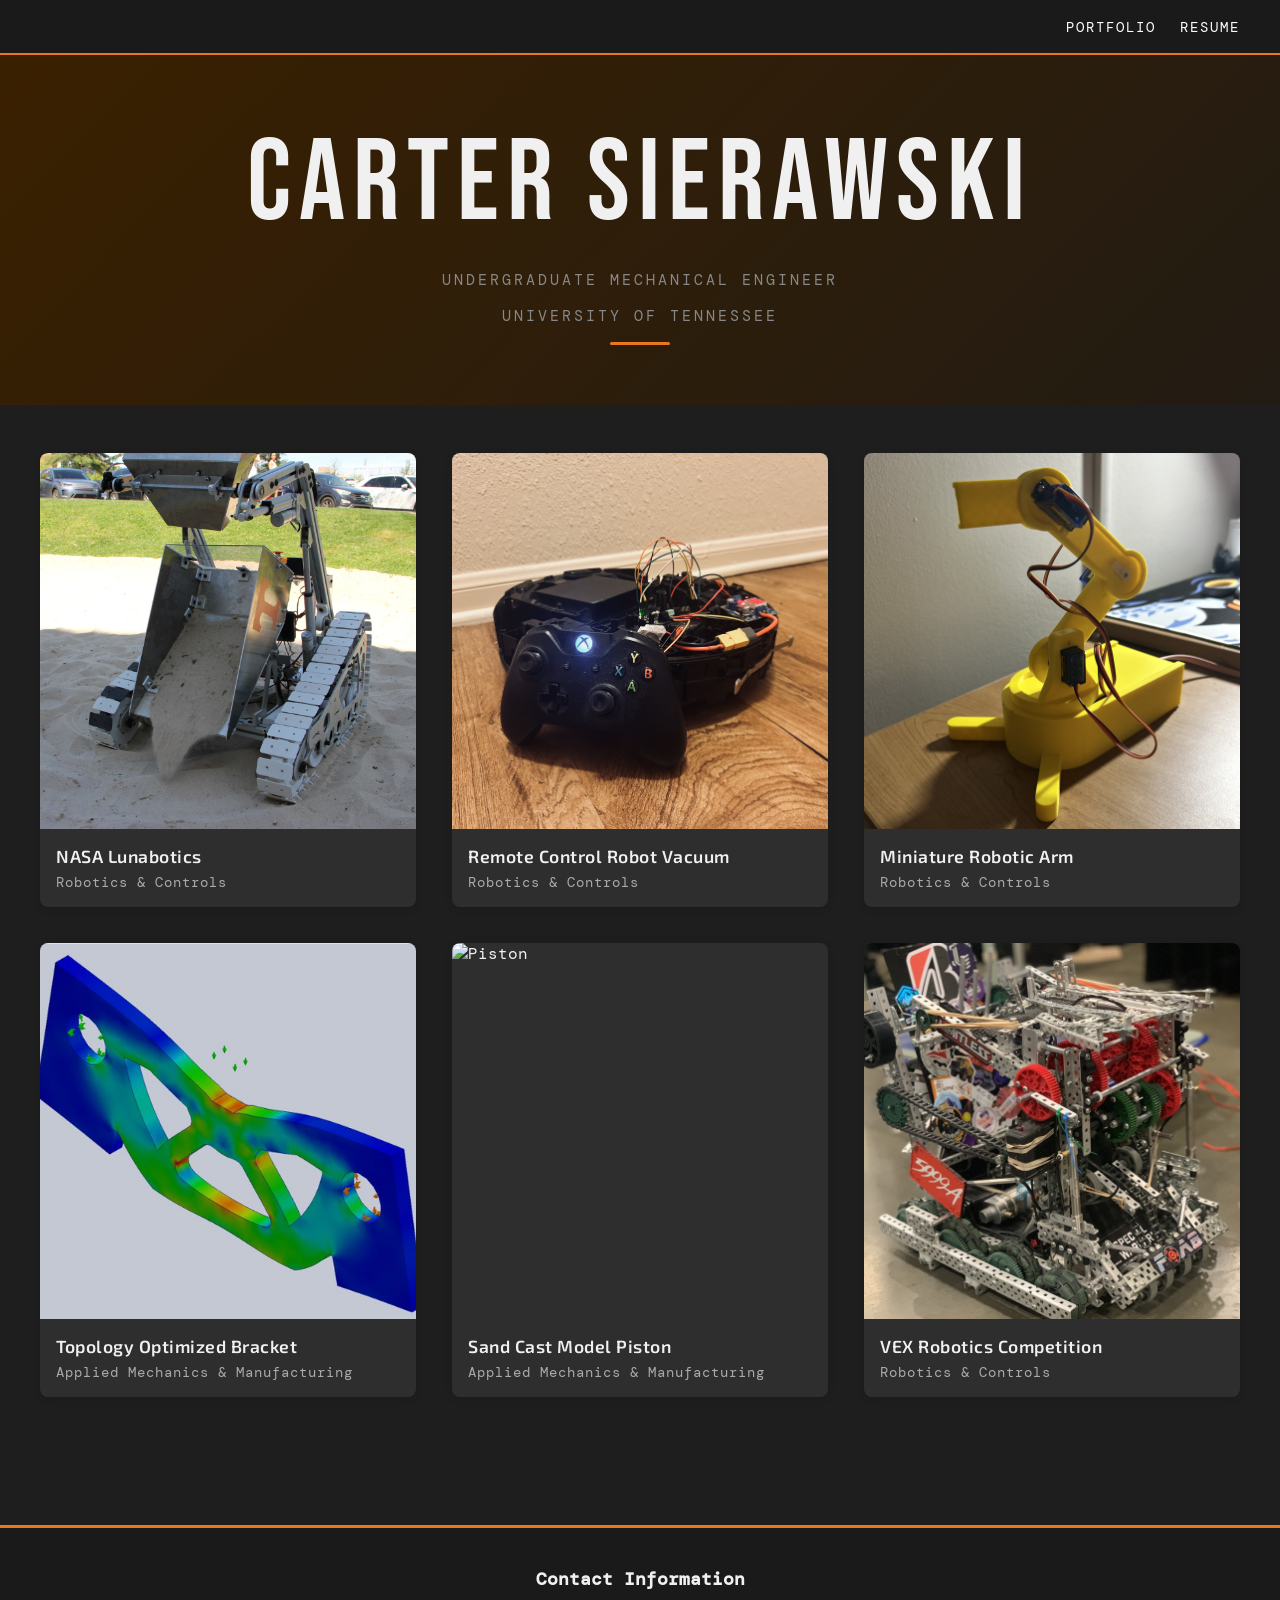
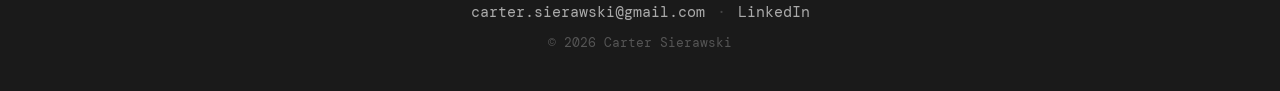
==== index.html @ aec4d96c "spacing and UTK" ====
<!DOCTYPE html>
<html lang="en">
<head>
    <meta charset="UTF-8">
    <meta name="viewport" content="width=device-width, initial-scale=1.0">
    <title>Carter Sierawski</title>
    <link rel="stylesheet" href="styles.css">
</head>

<body>
    <nav>
    <div class="nav-name"></div>
    <ul>
        <li><a href="index.html">Portfolio</a></li>
        <li><a href="resume.html">Resume</a></li>
    </ul>
    </nav>

    <header class="hero">
    <div class="hero-content">
        <h1 class="hero-title">Carter Sierawski</h1>
        <p class="hero-subtitle">Undergraduate Mechanical Engineer</p>
        <p class="hero-subtitle">University of Tennessee</p>
        <div class="hero-accent-line"></div>
    </div>
    </header>

    <section class="projects-grid">

        <div class="project-card">
            <a href="projects/lunabotics.html">
                <img src="images/lunabotics.jpg" alt="Lunabotics">
                <div class="card-info">
                    <h3>NASA Lunabotics</h3>
                    <p>Robotics & Controls</p>
                </div>
            </a>
        </div>

        <div class="project-card">
            <a href="projects/robovac.html">
                <img src="images/robovac.jpg" alt="Robot Vacuum">
                <div class="card-info">
                    <h3>Remote Control Robot Vacuum</h3>
                    <p>Robotics & Controls</p>
                </div>
            </a>
        </div>

        <div class="project-card">
            <a href="projects/robotarm.html">
                <img src="images/roboarm.jpg" alt="Robot Arm">
                <div class="card-info">
                    <h3>Miniature Robotic Arm</h3>
                    <p>Robotics & Controls</p>
                </div>
            </a>
        </div>

        <div class="project-card">
            <a href="projects/topbracket.html">
                <img src="images/TopBracket.png" alt="Topology Bracket">
                <div class="card-info">
                    <h3>Topology Optimized Bracket</h3>
                    <p>Applied Mechanics & Manufacturing</p>
                </div>
            </a>
        </div>

        <div class="project-card">
            <a href="projects/piston.html">
                <img src="images/piston.jpg" alt="Piston">
                <div class="card-info">
                    <h3>Sand Cast Model Piston</h3>
                    <p>Applied Mechanics & Manufacturing</p>
                </div>
            </a>
        </div>

        <div class="project-card">
            <a href="projects/vex.html">
                <img src="images/vex.jpg" alt="VEX">
                <div class="card-info">
                    <h3>VEX Robotics Competition</h3>
                    <p>Robotics & Controls</p>
                </div>
            </a>
        </div>

    </section>

    <footer>
    <div class="footer-content">
        <p class="footer-name">Contact Information</p>
        <div class="footer-links">
            <a href="mailto:carter.sierawski@gmail.com">carter.sierawski@gmail.com</a>
            <span>·</span>
            <a href="https://www.linkedin.com/in/csierawski" target="_blank">LinkedIn</a>
        </div>
        <p class="footer-copy">© 2026 Carter Sierawski</p>
    </div>
    </footer>


</body>
</html>
---- styles.css ----
@import url('https://fonts.googleapis.com/css2?family=Bebas+Neue&family=Exo+2:wght@400;600;700&family=DM+Mono:ital,wght@0,400;0,500&display=swap');

/* NAVIGATION BAR */
* {
    margin: 0;
    padding: 0;
    box-sizing: border-box;
}

body {
    font-family: 'DM Mono', monospace;
    background-color: #1e1e1e;
    color: #f0f0f0;
}

nav {
    display: flex;
    justify-content: space-between;
    align-items: center;
    background-color: #1a1a1a;
    padding: 16px 40px;
    border-bottom: 2px solid #e87722;
    position: sticky;
    top: 0;
    z-index: 1000;
}

nav .back-link {
    grid-column: 1;
    justify-self: start;
}

nav ul {
    grid-column: 3;
    justify-self: end;
    list-style: none;
    display: flex;
    gap: 24px;
    margin: 0;
    padding: 0;
}

nav .nav-name {
    color: white;
    font-size: 1.2rem;
    font-weight: bold;
}

nav ul li a {
    font-family: 'DM Mono', monospace;
    font-size: 0.85rem;
    letter-spacing: 2px;
    text-transform: uppercase;  
    color: white;
    text-decoration: none;
}

nav ul li a:hover {
    text-decoration: underline;
    color: #e87722;
    text-decoration: none;
}

nav .back-link {
    display: flex;
    align-items: center;
}

nav .back-link a {
    color: #f0f0f0;
    text-decoration: none;
    font-size: 0.95rem;
    font-weight: bold;
}

nav .back-link a:hover {
    color: #e87722;
}

/* HERO */

.hero {
    min-height: 25vh;
    display: flex;
    align-items: center;
    justify-content: center;
    background: linear-gradient(-45deg, #1a1a1a, #2e2e2e, #1a1a1a, #3a2000);
    background-size: 400% 400%;
    animation: gradientShift 10s ease infinite;
    text-align: center;
    padding: 60px 20px;
}

@keyframes gradientShift {
    0%   { background-position: 0% 50%; }
    50%  { background-position: 100% 50%; }
    100% { background-position: 0% 50%; }
}

.hero-content {
    display: flex;
    flex-direction: column;
    align-items: center;
    gap: 16px;
}

.hero-title {
    font-family: 'Bebas Neue', sans-serif;
    font-size: clamp(4rem, 9vw, 8rem);
    font-weight: 400; /* Bebas Neue has no bold variant, 400 is already heavy */
    letter-spacing: 8px;
    color: #f0f0f0;
    text-transform: uppercase;
    opacity: 0;
    transform: translateY(30px);
    animation: fadeSlideUp 1s ease forwards;
    animation-delay: 0.2s;
}

.hero-subtitle {
    font-family: 'DM Mono', monospace;
    letter-spacing: 3px;
    text-transform: uppercase;
    font-size: 0.95rem; /* scale it down — it'll read bigger at wider tracking */
    color: #888888; /* slightly dimmer so the name dominates more */
    
    opacity: 0;
    transform: translateY(30px);
    animation: fadeSlideUp 1s ease forwards;
    animation-delay: 0.5s;
}

.hero-accent-line {
    width: 60px;
    height: 3px;
    background-color: #e87722;
    border-radius: 2px;
    opacity: 0;
    transform: translateY(30px);
    animation: fadeSlideUp 1s ease forwards;
    animation-delay: 0.8s;
}

@keyframes fadeSlideUp {
    to {
        opacity: 1;
        transform: translateY(0);
    }
}

/* PROJECT GRID */

.projects-grid {
    display: grid;
    grid-template-columns: repeat(3, 1fr);
    gap: 36px;
    padding: 48px 40px;
    max-width: 1400px;
    margin: 0 auto;
}

.project-card {
    background-color: #2e2e2e;
    border-radius: 8px;
    overflow: hidden;
    box-shadow: 0 2px 8px rgba(0, 0, 0, 0.1);
    transition: transform 0.2s ease, box-shadow 0.2s ease;
}

.project-card:hover {
    transform: translateY(-4px);
    box-shadow: 0 6px 16px rgba(0, 0, 0, 0.15);
    border-top: 3px solid #e87722;
}

.project-card a {
    text-decoration: none;
    color: inherit;
    display: block;
}

.project-card img {
    width: 100%;
    aspect-ratio: 1/1;
    object-fit: cover;
    display: block;
}

.card-info {
    padding: 16px;
}

.card-info h3 {
    font-family: 'Exo 2', sans-serif;
    font-weight: 600;
    letter-spacing: 0.5px;
    font-size: 1.1rem;
    margin-bottom: 6px;
    color: #f0f0f0;
}

.card-info p {
    font-family: 'DM Mono', monospace;
    font-size: 0.78rem;
    letter-spacing: 1px;
    font-size: 0.9rem;
    color: #aaaaaa;
}

/* PROJECT PAGE */

.project-page {
    max-width: 1100px;
    margin: 48px auto;
    padding: 0 40px;
}

.project-body {
    display: grid;
    grid-template-columns: 2fr 1fr;
    gap: 48px;
    align-items: start;
}

.project-description h2 {
    font-size: 1.5rem;
    color: #f0f0f0;
    margin-bottom: 16px;
}

.project-description p {
    font-size: 1rem;
    line-height: 1.8;
    color: #aaaaaa;
    margin-bottom: 16px;
}

.project-details {
    background-color: #2e2e2e;
    border-radius: 8px;
    padding: 24px;
    box-shadow: 0 2px 8px rgba(0, 0, 0, 0.1);
}

.project-details h2 {
    font-size: 1.2rem;
    color: #f0f0f0;
    margin-bottom: 16px;
}

.project-details ul {
    list-style: none;
    display: flex;
    flex-direction: column;
    gap: 12px;
}

.project-details ul li {
    font-size: 0.95rem;
    color: #aaaaaa;
    line-height: 1.5;
}

.back-link {
    max-width: 1100px;
    margin: 0 auto 48px auto;
    padding: 0 40px;
}

.back-link a {
    color: #f0f0f0;
    text-decoration: none;
    font-size: 0.95rem;
    font-weight: bold;
}

.back-link a:hover {
    text-decoration: underline;
    color: #e87722;
}

/* CAROUSEL */

.carousel {
    position: relative;
    width: 100%;
    max-width: 1100px;
    margin: 40px auto 48px auto;
    padding: 0 40px;
    display: flex;
    align-items: center;
    gap: 12px;
}

.carousel-track-wrapper {
    overflow: hidden;
    width: 100%;
    border-radius: 8px;
}

.carousel-track {
    display: flex;
    transition: transform 0.5s ease;
}

.carousel-track img {
    min-width: 100%;
    max-height: 520px;
    object-fit: cover;
    border-radius: 8px;
}

.carousel-btn {
    background-color: rgba(30, 30, 30, 0.8);
    color: #e87722;
    border: 2px solid #e87722;
    border-radius: 50%;
    width: 44px;
    height: 44px;
    font-size: 1.8rem;
    cursor: pointer;
    display: flex;
    align-items: center;
    justify-content: center;
    flex-shrink: 0;
    transition: background-color 0.2s ease;
    line-height: 1;
    padding-bottom: 2px;
}

.carousel-btn:hover {
    background-color: #e87722;
    color: white;
}

/* PROJECT PAGE HERO */

.project-hero {
    background-color: #1a1a1a;
    border-bottom: 3px solid #e87722;
    padding: 40px 40px 32px 40px;
    max-width: 100%;
}

.project-hero-category {
    font-family: 'DM Mono', monospace;
    font-size: 0.85rem;
    color: #e87722;
    letter-spacing: 2px;
    text-transform: uppercase;
    margin-bottom: 8px;
}

.project-hero-title {
    font-family: 'Exo 2', sans-serif;
    font-weight: 700;
    font-size: 2.2rem;
    color: #f0f0f0;
    letter-spacing: 1px;
}

/* FOOTER */

footer {
    background-color: #1a1a1a;
    border-top: 3px solid #e87722;
    padding: 40px 20px;
    text-align: center;
    margin-top: 80px;
}

.footer-content {
    display: flex;
    flex-direction: column;
    align-items: center;
    gap: 12px;
}

.footer-name {
    font-size: 1.1rem;
    font-weight: bold;
    color: #f0f0f0;
}

.footer-links {
    display: flex;
    gap: 12px;
    align-items: center;
    font-size: 0.95rem;
}

.footer-links a {
    color: #aaaaaa;
    text-decoration: none;
    transition: color 0.2s ease;
}

.footer-links a:hover {
    color: #e87722;
}

.footer-links span {
    color: #444;
}

.footer-copy {
    font-size: 0.8rem;
    color: #555;
}

/* RESUME PAGE */

.resume-section {
    max-width: 1200px;
    margin: 48px auto;
    padding: 0 40px;
}

.resume-actions {
    display: flex;
    gap: 16px;
    margin-bottom: 24px;
}

.resume-btn {
    padding: 10px 24px;
    border-radius: 6px;
    font-size: 0.95rem;
    font-weight: bold;
    text-decoration: none;
    transition: background-color 0.2s ease, color 0.2s ease;
    background-color: #e87722;
    color: white;
}

.resume-btn:hover {
    background-color: #c96a10;
}

.resume-btn.secondary {
    background-color: transparent;
    border: 2px solid #e87722;
    color: #e87722;
}

.resume-btn.secondary:hover {
    background-color: #e87722;
    color: white;
}

.resume-embed iframe {
    width: 100%;
    height: 90vh;
    border: none;
    border-radius: 8px;
}

/* VIDEO EMBED */

.video-embed {
    margin-top: 24px;
    border-radius: 8px;
    overflow: hidden;
    aspect-ratio: 16 / 9;
    width: 100%;
}

.video-embed iframe {
    width: 100%;
    height: 100%;
    border: none;
}

/* STATIC PROJECT IMAGE */

.static-image {
    max-width: 800px;
    margin: 40px auto 48px auto;
    padding: 0 40px;
    border-radius: 8px;
    overflow: hidden;
}

.static-image img {
    width: 100%;
    max-height: 650px;
    object-fit: cover;
    border-radius: 8px;
    display: block;
}
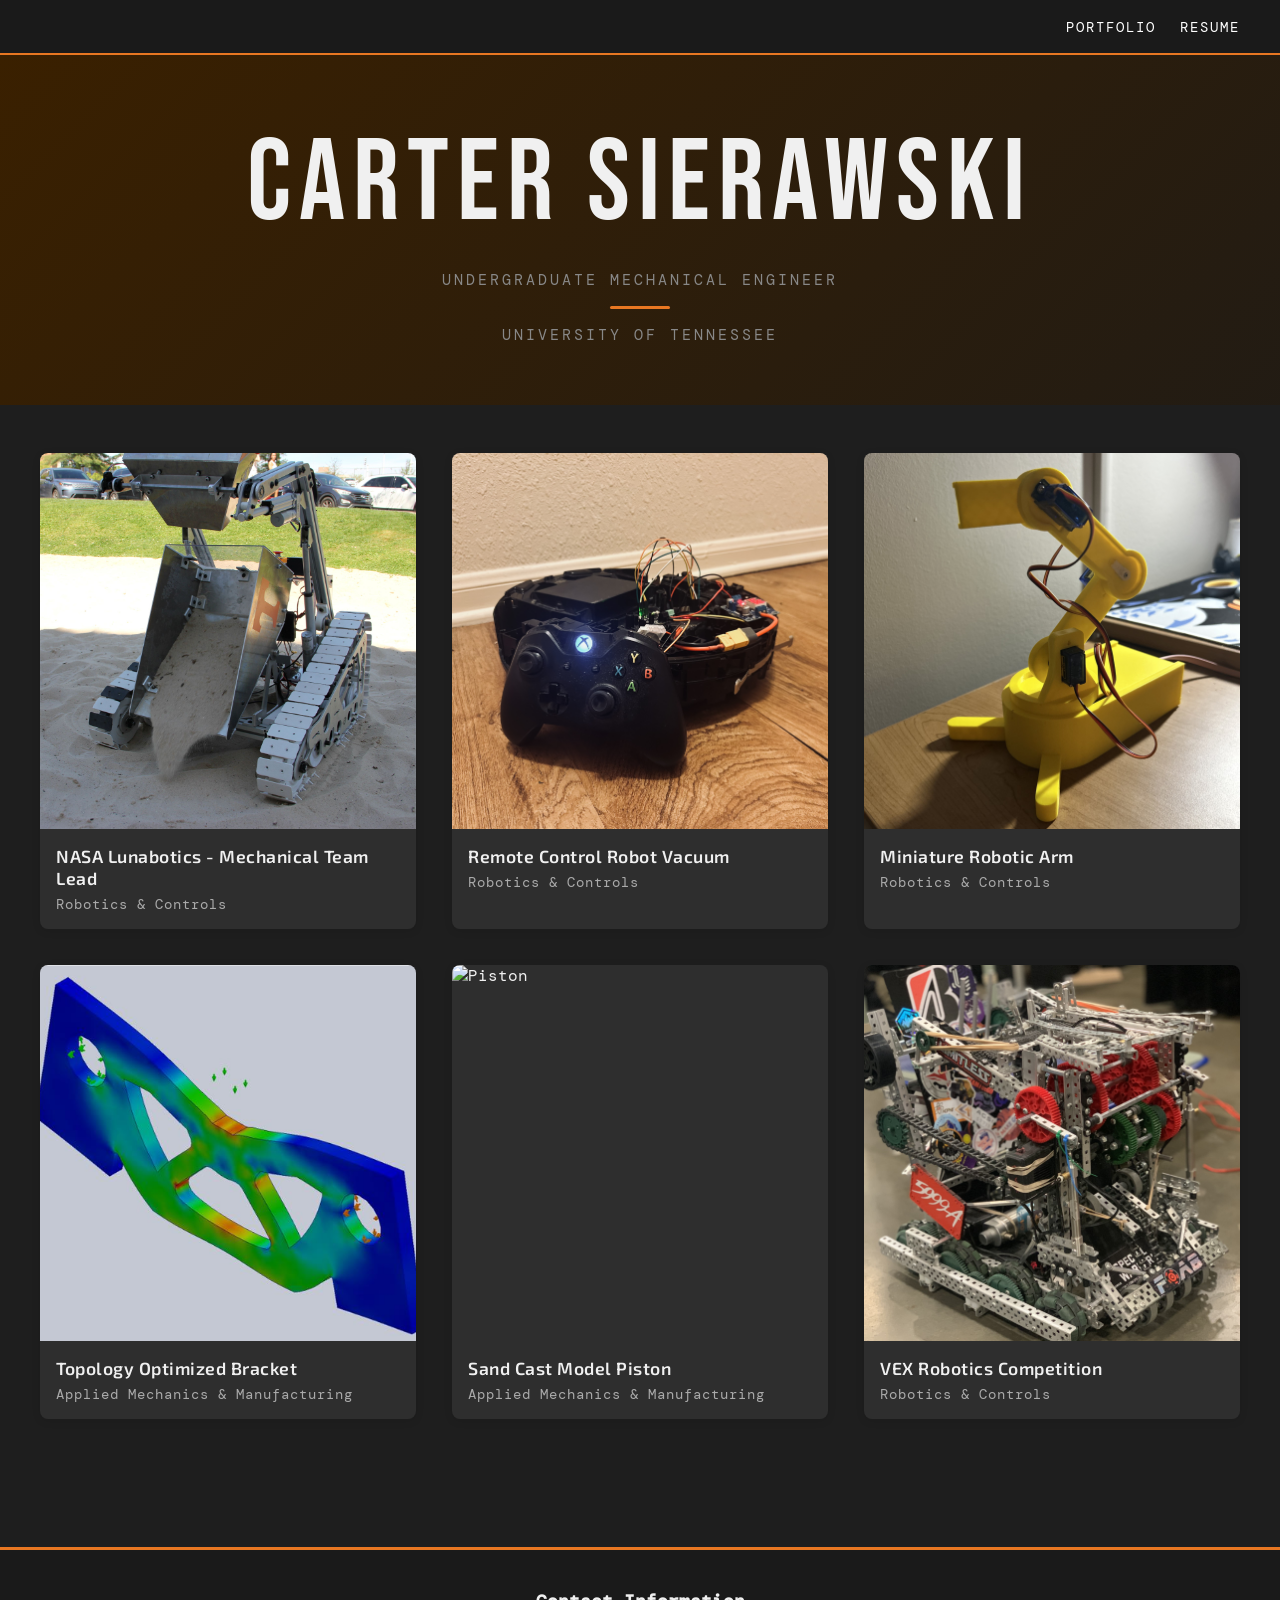
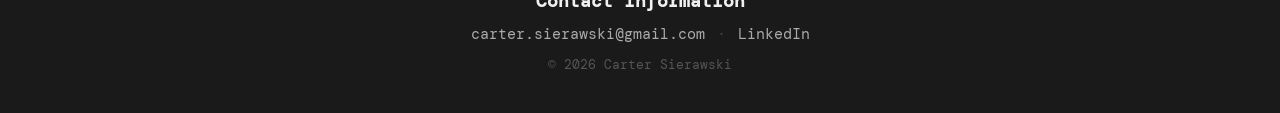
==== commit 2cf78d4d: "styles" ====
--- a/index.html
+++ b/index.html
@@ -20,8 +20,8 @@
     <div class="hero-content">
         <h1 class="hero-title">Carter Sierawski</h1>
         <p class="hero-subtitle">Undergraduate Mechanical Engineer</p>
+        <div class="hero-accent-line"></div>
         <p class="hero-subtitle">University of Tennessee</p>
-        <div class="hero-accent-line"></div>
     </div>
     </header>
 
@@ -31,7 +31,7 @@
             <a href="projects/lunabotics.html">
                 <img src="images/lunabotics.jpg" alt="Lunabotics">
                 <div class="card-info">
-                    <h3>NASA Lunabotics</h3>
+                    <h3>NASA Lunabotics - Mechanical Team Lead</h3>
                     <p>Robotics & Controls</p>
                 </div>
             </a>
--- a/styles.css
+++ b/styles.css
@@ -80,7 +80,7 @@
 /* HERO */
 
 .hero {
-    min-height: 25vh;
+    min-height: 32vh;
     display: flex;
     align-items: center;
     justify-content: center;
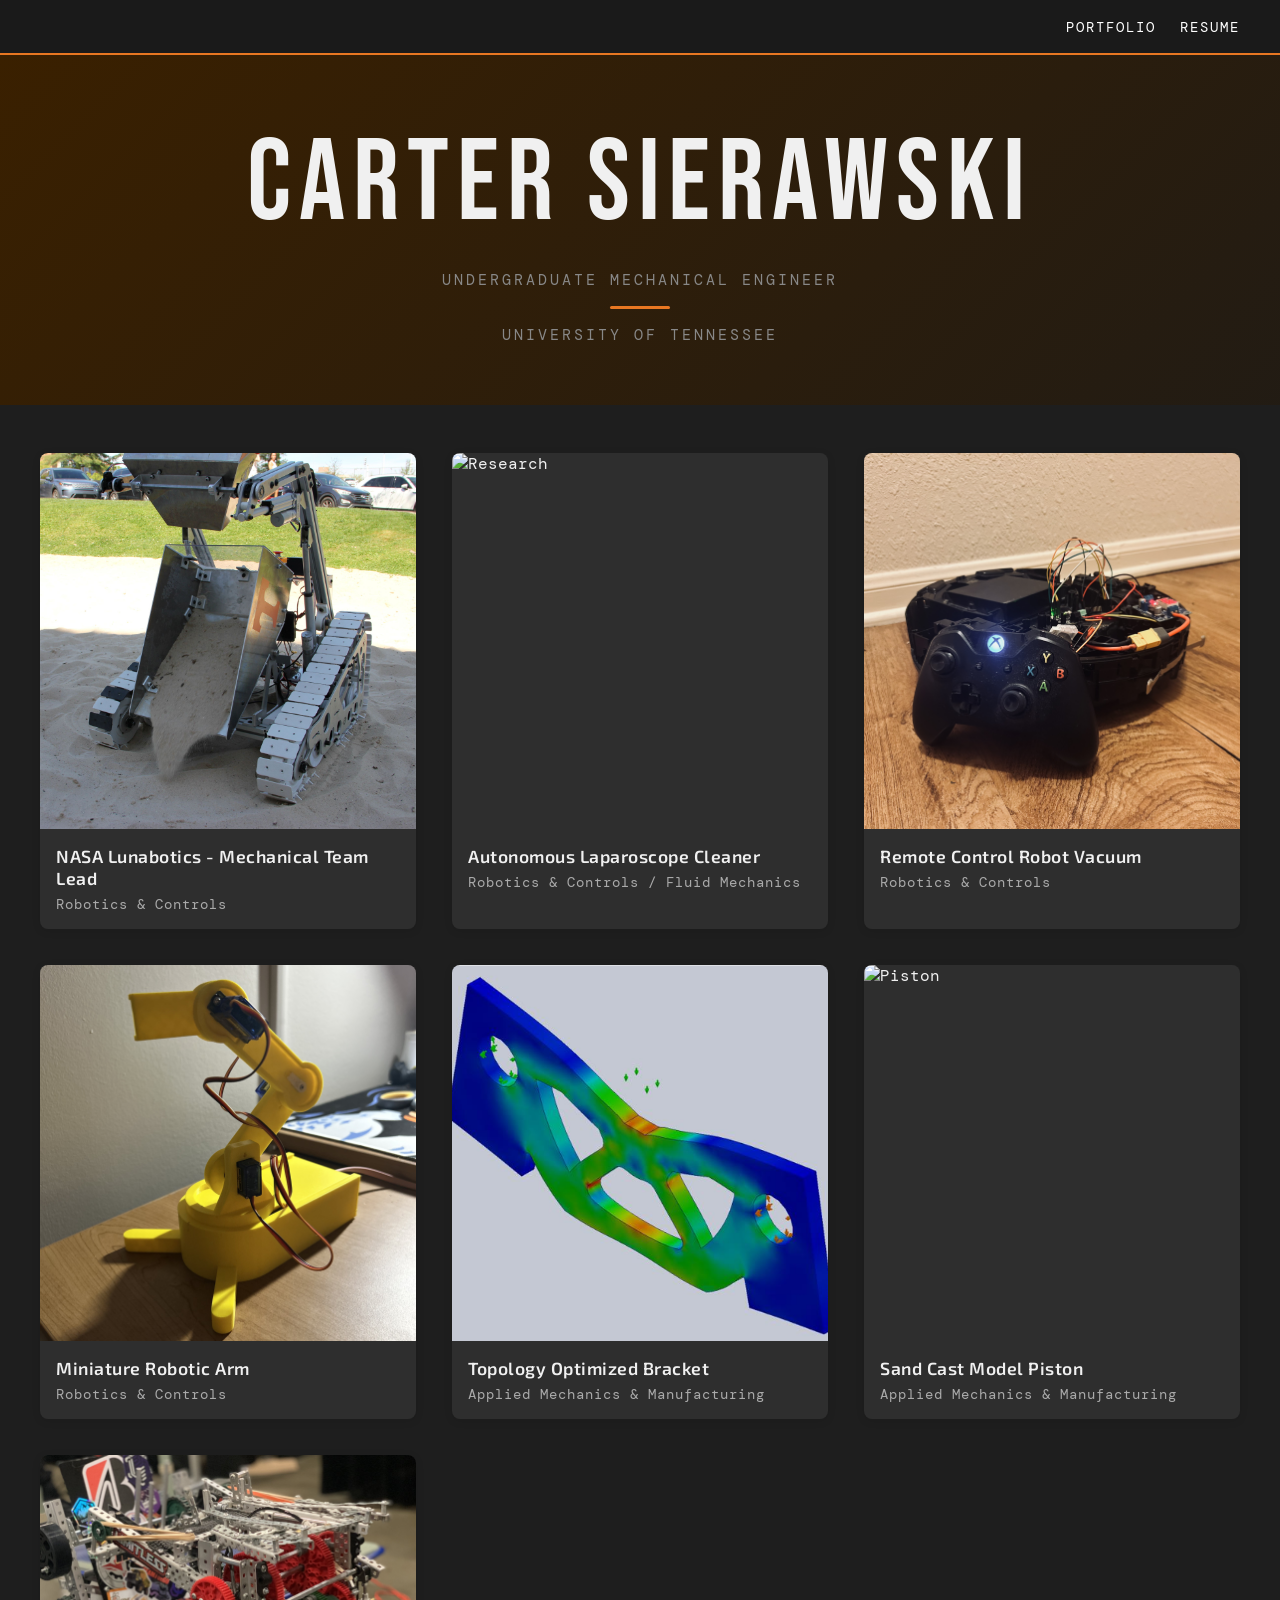
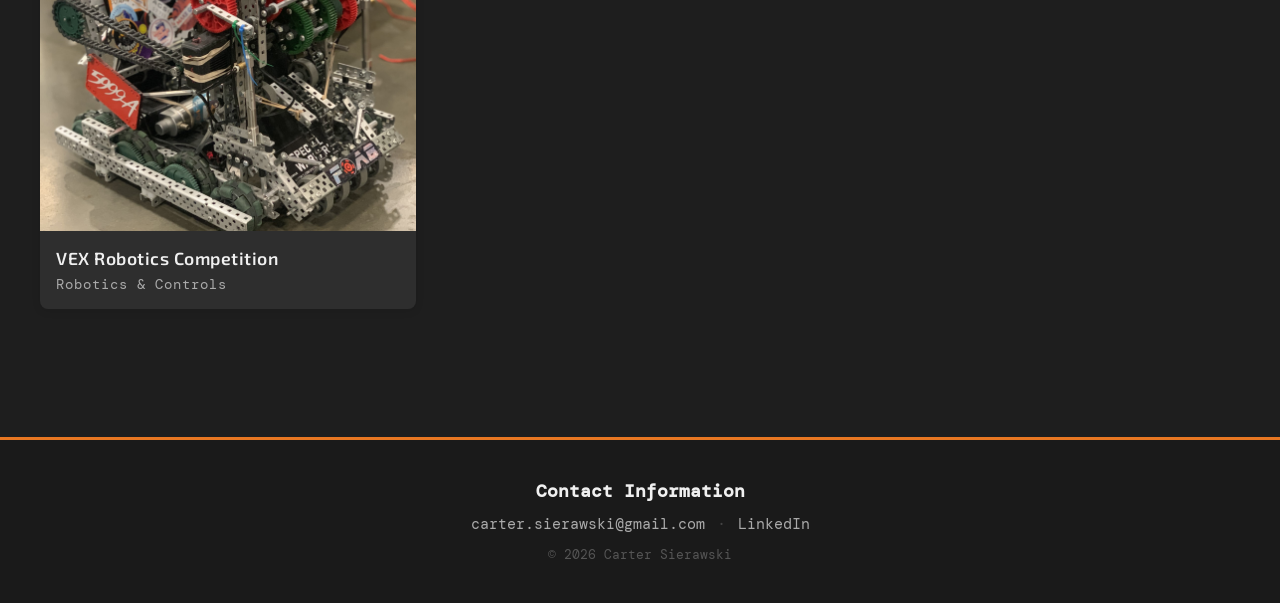
==== commit 2fc35583: "research card" ====
--- a/index.html
+++ b/index.html
@@ -33,6 +33,16 @@
                 <div class="card-info">
                     <h3>NASA Lunabotics - Mechanical Team Lead</h3>
                     <p>Robotics & Controls</p>
+                </div>
+            </a>
+        </div>
+
+        <div class="project-card">
+            <a href="projects/research.html">
+                <img src="images/research.jpg" alt="Research">
+                <div class="card-info">
+                    <h3>Autonomous Laparoscope Cleaner</h3>
+                    <p>Robotics & Controls / Fluid Mechanics</p>
                 </div>
             </a>
         </div>
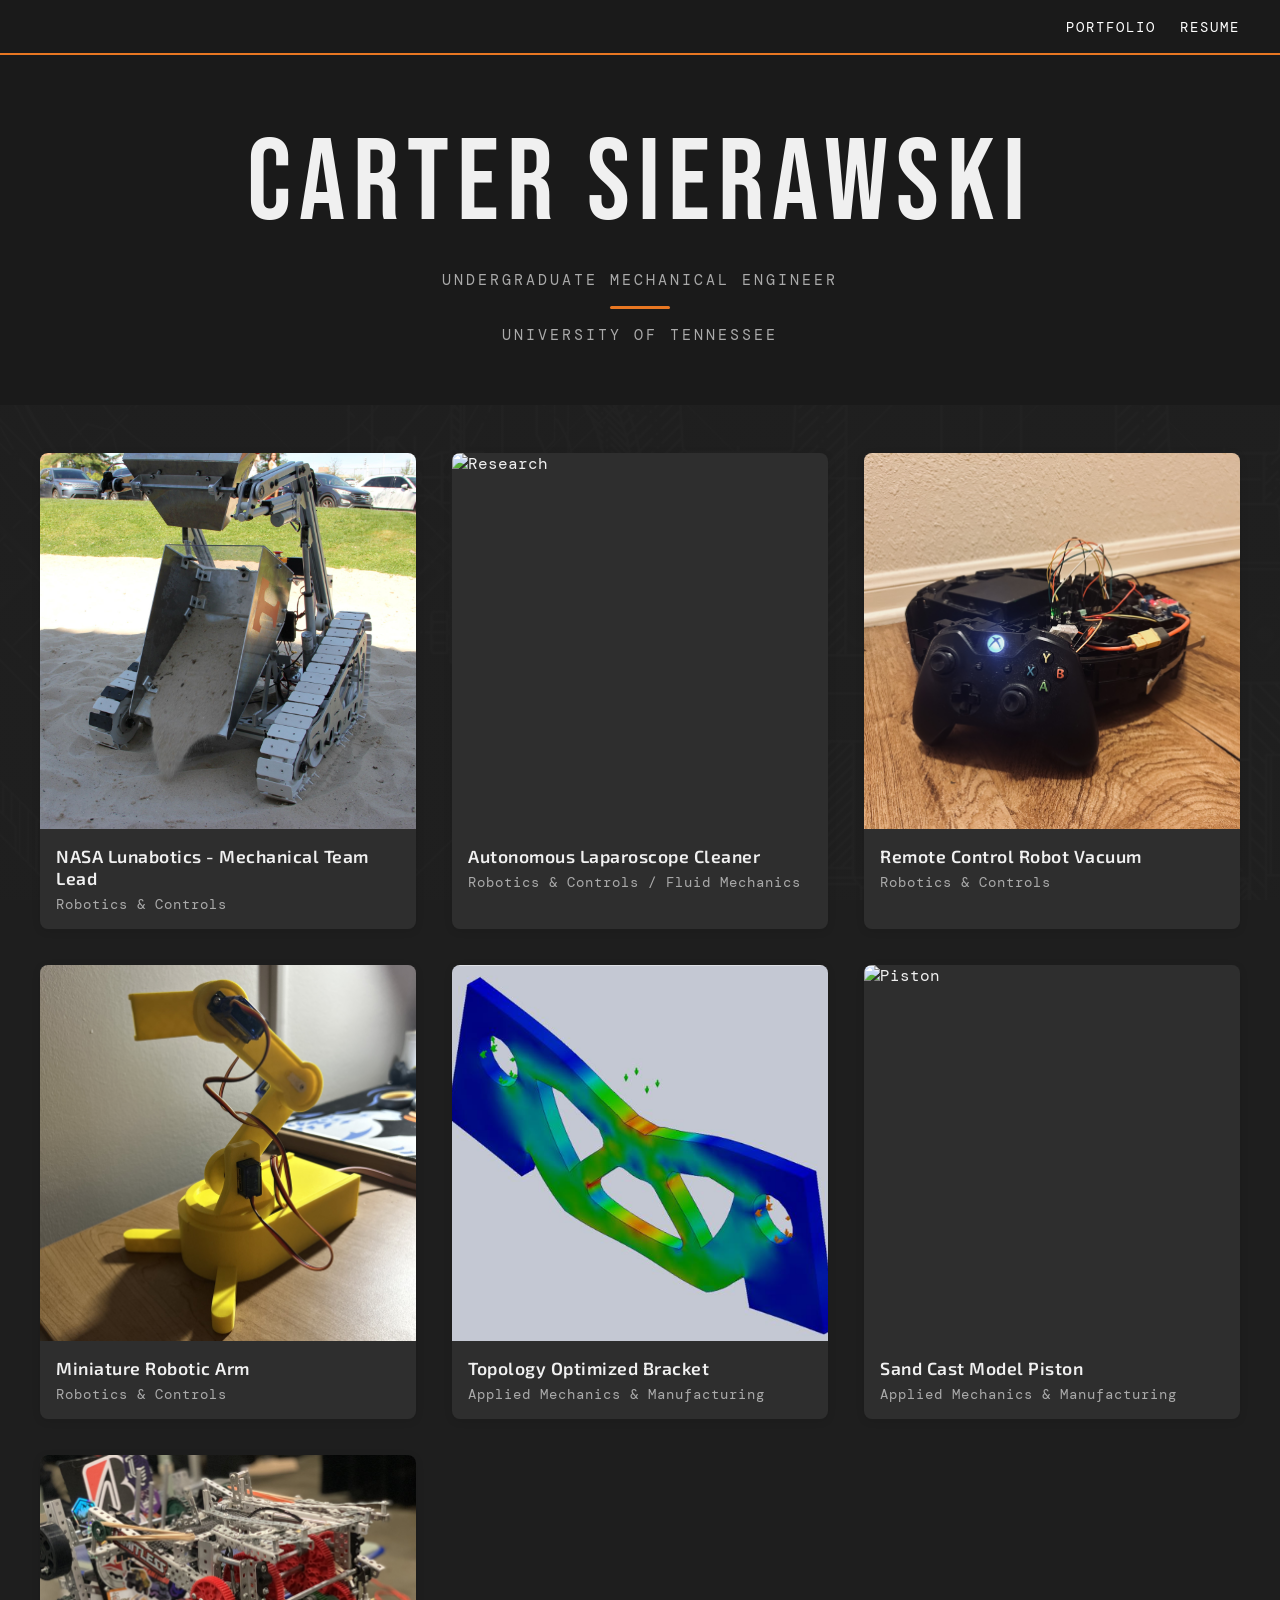
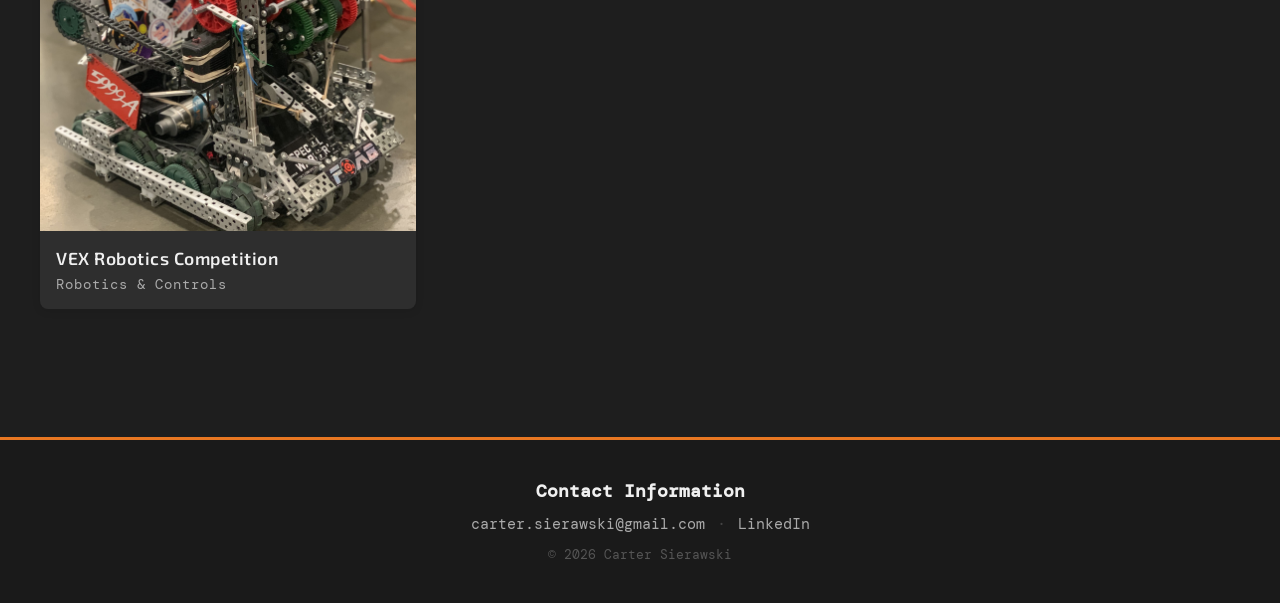
==== commit 990fe3e2: "hero video" ====
--- a/index.html
+++ b/index.html
@@ -16,14 +16,19 @@
     </ul>
     </nav>
 
-    <header class="hero">
+<header class="hero">
+    <video autoplay loop muted playsinline class="hero-video">
+        <source src="images/background.mp4" type="video/mp4">
+        Your browser does not support the video tag.
+    </video>
+
     <div class="hero-content">
         <h1 class="hero-title">Carter Sierawski</h1>
         <p class="hero-subtitle">Undergraduate Mechanical Engineer</p>
         <div class="hero-accent-line"></div>
         <p class="hero-subtitle">University of Tennessee</p>
     </div>
-    </header>
+</header>
 
     <section class="projects-grid">
 
--- a/styles.css
+++ b/styles.css
@@ -11,6 +11,13 @@
     font-family: 'DM Mono', monospace;
     background-color: #1e1e1e;
     color: #f0f0f0;
+    background-image: 
+        linear-gradient(rgba(30, 30, 30, 0.98), rgba(30, 30, 30, 0.98)),
+        url('images/background.jpg');
+    background-size: cover;
+    background-position: center;
+    background-attachment: fixed;
+    background-repeat: no-repeat;
 }
 
 nav {
@@ -84,17 +91,25 @@
     display: flex;
     align-items: center;
     justify-content: center;
-    background: linear-gradient(-45deg, #1a1a1a, #2e2e2e, #1a1a1a, #3a2000);
-    background-size: 400% 400%;
-    animation: gradientShift 10s ease infinite;
+    position: relative; /* Establishes a boundary for the absolute video */
+    overflow: hidden;   /* Prevents the video from spilling outside the header */
     text-align: center;
     padding: 60px 20px;
-}
-
-@keyframes gradientShift {
-    0%   { background-position: 0% 50%; }
-    50%  { background-position: 100% 50%; }
-    100% { background-position: 0% 50%; }
+    background-color: #1a1a1a; /* Fallback color while the video loads */
+}
+
+.hero-video {
+    position: absolute;
+    top: 50%;
+    left: 50%;
+    min-width: 100%;
+    min-height: 100%;
+    width: auto;
+    height: auto;
+    transform: translate(-50%, -50%);
+    object-fit: cover; /* Acts like background-size: cover for videos */
+    z-index: 1;        /* Keeps the video in the background layer */
+    opacity: 0.5;      /* Dims the video slightly so your white text remains easy to read */
 }
 
 .hero-content {
@@ -102,12 +117,14 @@
     flex-direction: column;
     align-items: center;
     gap: 16px;
+    position: relative; /* Forces content to acknowledge z-indexing */
+    z-index: 2;         /* Pushes the text safely above the video layer */
 }
 
 .hero-title {
     font-family: 'Bebas Neue', sans-serif;
     font-size: clamp(4rem, 9vw, 8rem);
-    font-weight: 400; /* Bebas Neue has no bold variant, 400 is already heavy */
+    font-weight: 400;
     letter-spacing: 8px;
     color: #f0f0f0;
     text-transform: uppercase;
@@ -121,9 +138,8 @@
     font-family: 'DM Mono', monospace;
     letter-spacing: 3px;
     text-transform: uppercase;
-    font-size: 0.95rem; /* scale it down — it'll read bigger at wider tracking */
-    color: #888888; /* slightly dimmer so the name dominates more */
-    
+    font-size: 0.95rem;
+    color: #aaaaaa; /* Slightly brightened from #888888 for better video contrast */
     opacity: 0;
     transform: translateY(30px);
     animation: fadeSlideUp 1s ease forwards;
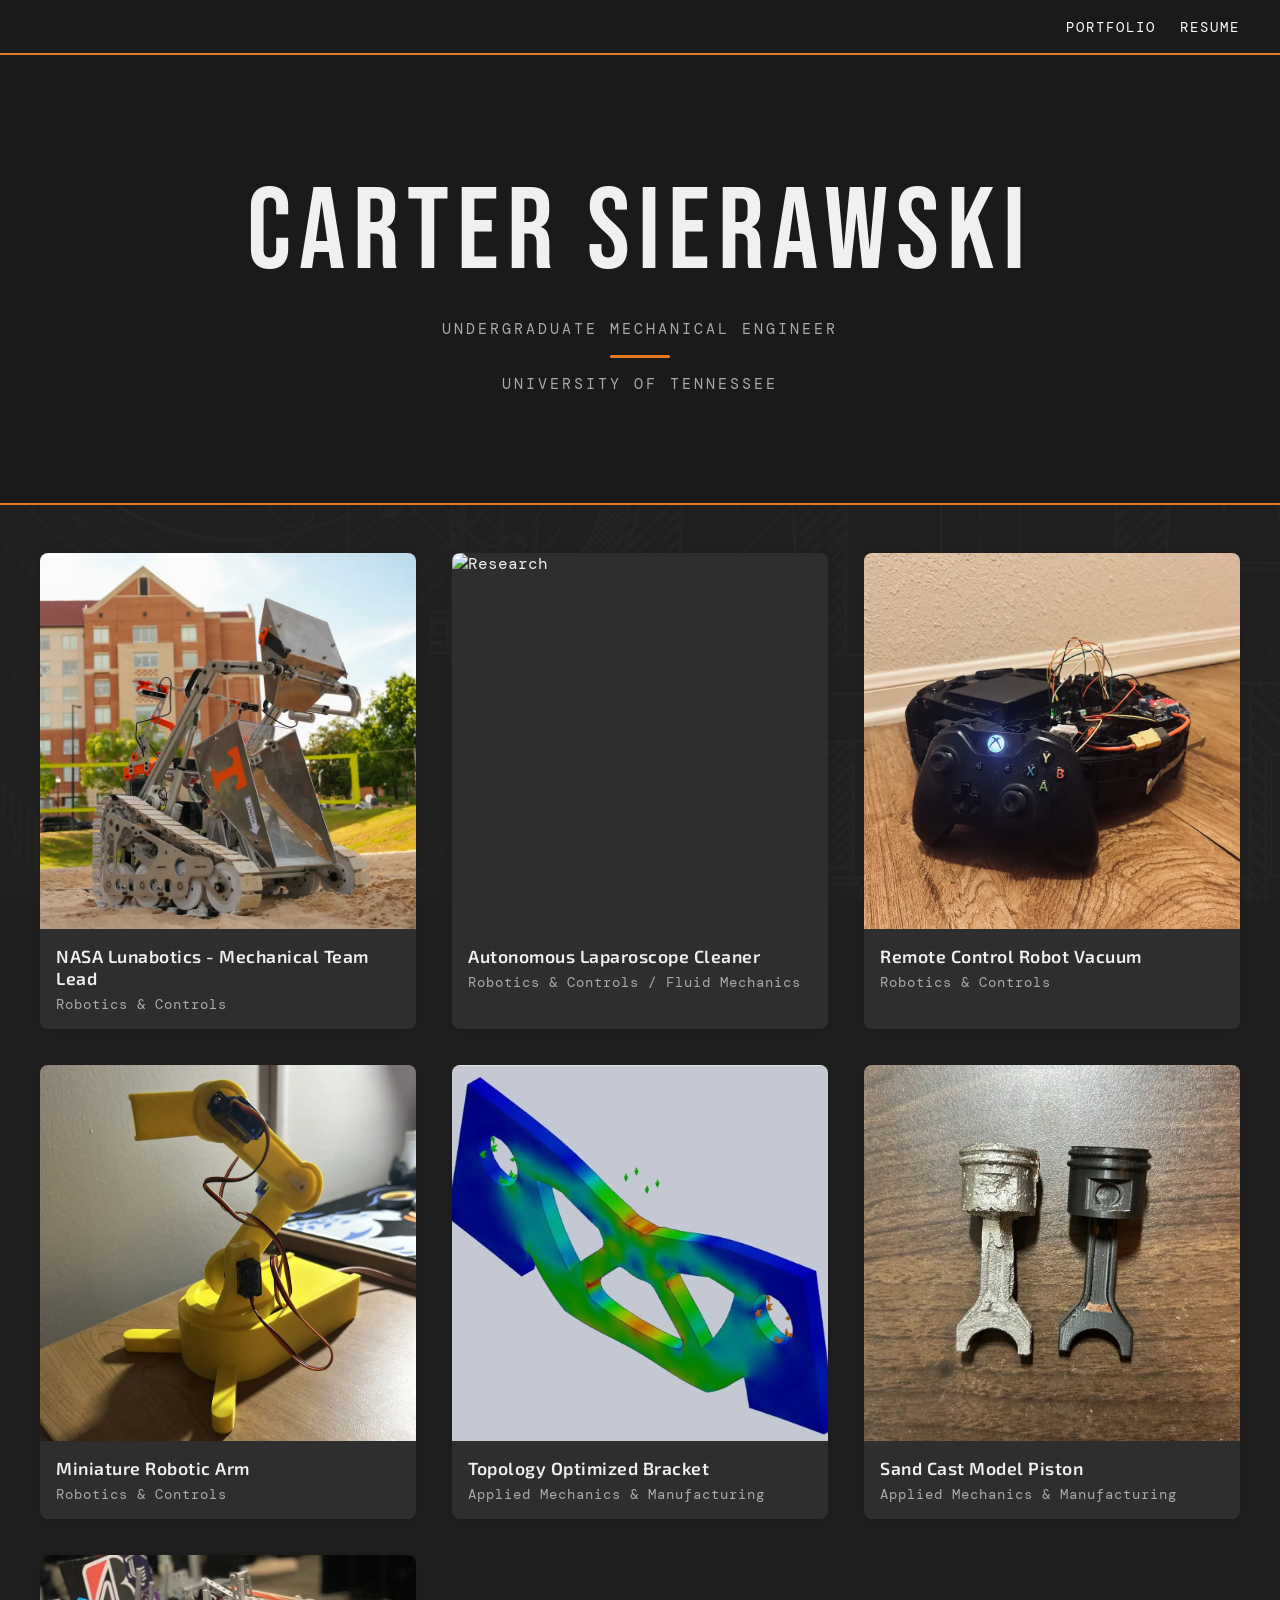
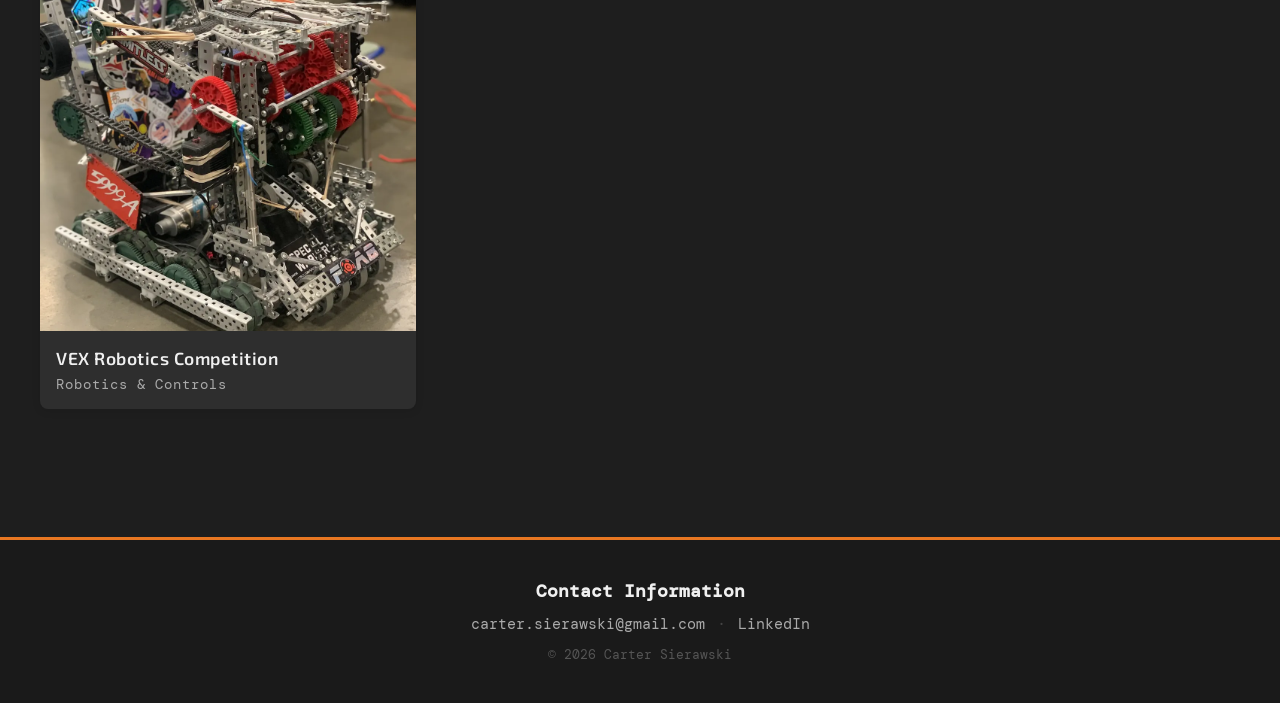
==== commit f074f586: "compressed images" ====
--- a/index.html
+++ b/index.html
@@ -18,7 +18,7 @@
 
 <header class="hero">
     <video autoplay loop muted playsinline class="hero-video">
-        <source src="images/background.mp4" type="video/mp4">
+        <source src="images/Background.mp4" type="video/mp4">
         Your browser does not support the video tag.
     </video>
 
@@ -34,7 +34,7 @@
 
         <div class="project-card">
             <a href="projects/lunabotics.html">
-                <img src="images/lunabotics.jpg" alt="Lunabotics">
+                <img src="images/lunabotics.webp" alt="Lunabotics">
                 <div class="card-info">
                     <h3>NASA Lunabotics - Mechanical Team Lead</h3>
                     <p>Robotics & Controls</p>
@@ -54,7 +54,7 @@
 
         <div class="project-card">
             <a href="projects/robovac.html">
-                <img src="images/robovac.jpg" alt="Robot Vacuum">
+                <img src="images/robovac.webp" alt="Robot Vacuum">
                 <div class="card-info">
                     <h3>Remote Control Robot Vacuum</h3>
                     <p>Robotics & Controls</p>
@@ -64,7 +64,7 @@
 
         <div class="project-card">
             <a href="projects/robotarm.html">
-                <img src="images/roboarm.jpg" alt="Robot Arm">
+                <img src="images/roboarm.webp" alt="Robot Arm">
                 <div class="card-info">
                     <h3>Miniature Robotic Arm</h3>
                     <p>Robotics & Controls</p>
@@ -74,7 +74,7 @@
 
         <div class="project-card">
             <a href="projects/topbracket.html">
-                <img src="images/TopBracket.png" alt="Topology Bracket">
+                <img src="images/TopBracket.webp" alt="Topology Bracket">
                 <div class="card-info">
                     <h3>Topology Optimized Bracket</h3>
                     <p>Applied Mechanics & Manufacturing</p>
@@ -84,7 +84,7 @@
 
         <div class="project-card">
             <a href="projects/piston.html">
-                <img src="images/piston.jpg" alt="Piston">
+                <img src="images/piston.webp" alt="Piston">
                 <div class="card-info">
                     <h3>Sand Cast Model Piston</h3>
                     <p>Applied Mechanics & Manufacturing</p>
@@ -94,7 +94,7 @@
 
         <div class="project-card">
             <a href="projects/vex.html">
-                <img src="images/vex.jpg" alt="VEX">
+                <img src="images/vex.webp" alt="VEX">
                 <div class="card-info">
                     <h3>VEX Robotics Competition</h3>
                     <p>Robotics & Controls</p>
--- a/styles.css
+++ b/styles.css
@@ -12,7 +12,7 @@
     background-color: #1e1e1e;
     color: #f0f0f0;
     background-image: 
-        linear-gradient(rgba(30, 30, 30, 0.98), rgba(30, 30, 30, 0.98)),
+        linear-gradient(rgba(30, 30, 30, 0.97), rgba(30, 30, 30, 0.97)),
         url('images/background.jpg');
     background-size: cover;
     background-position: center;
@@ -87,7 +87,7 @@
 /* HERO */
 
 .hero {
-    min-height: 32vh;
+    min-height: 50vh;
     display: flex;
     align-items: center;
     justify-content: center;
@@ -96,6 +96,7 @@
     text-align: center;
     padding: 60px 20px;
     background-color: #1a1a1a; /* Fallback color while the video loads */
+    border-bottom: 2px solid #e87722;
 }
 
 .hero-video {
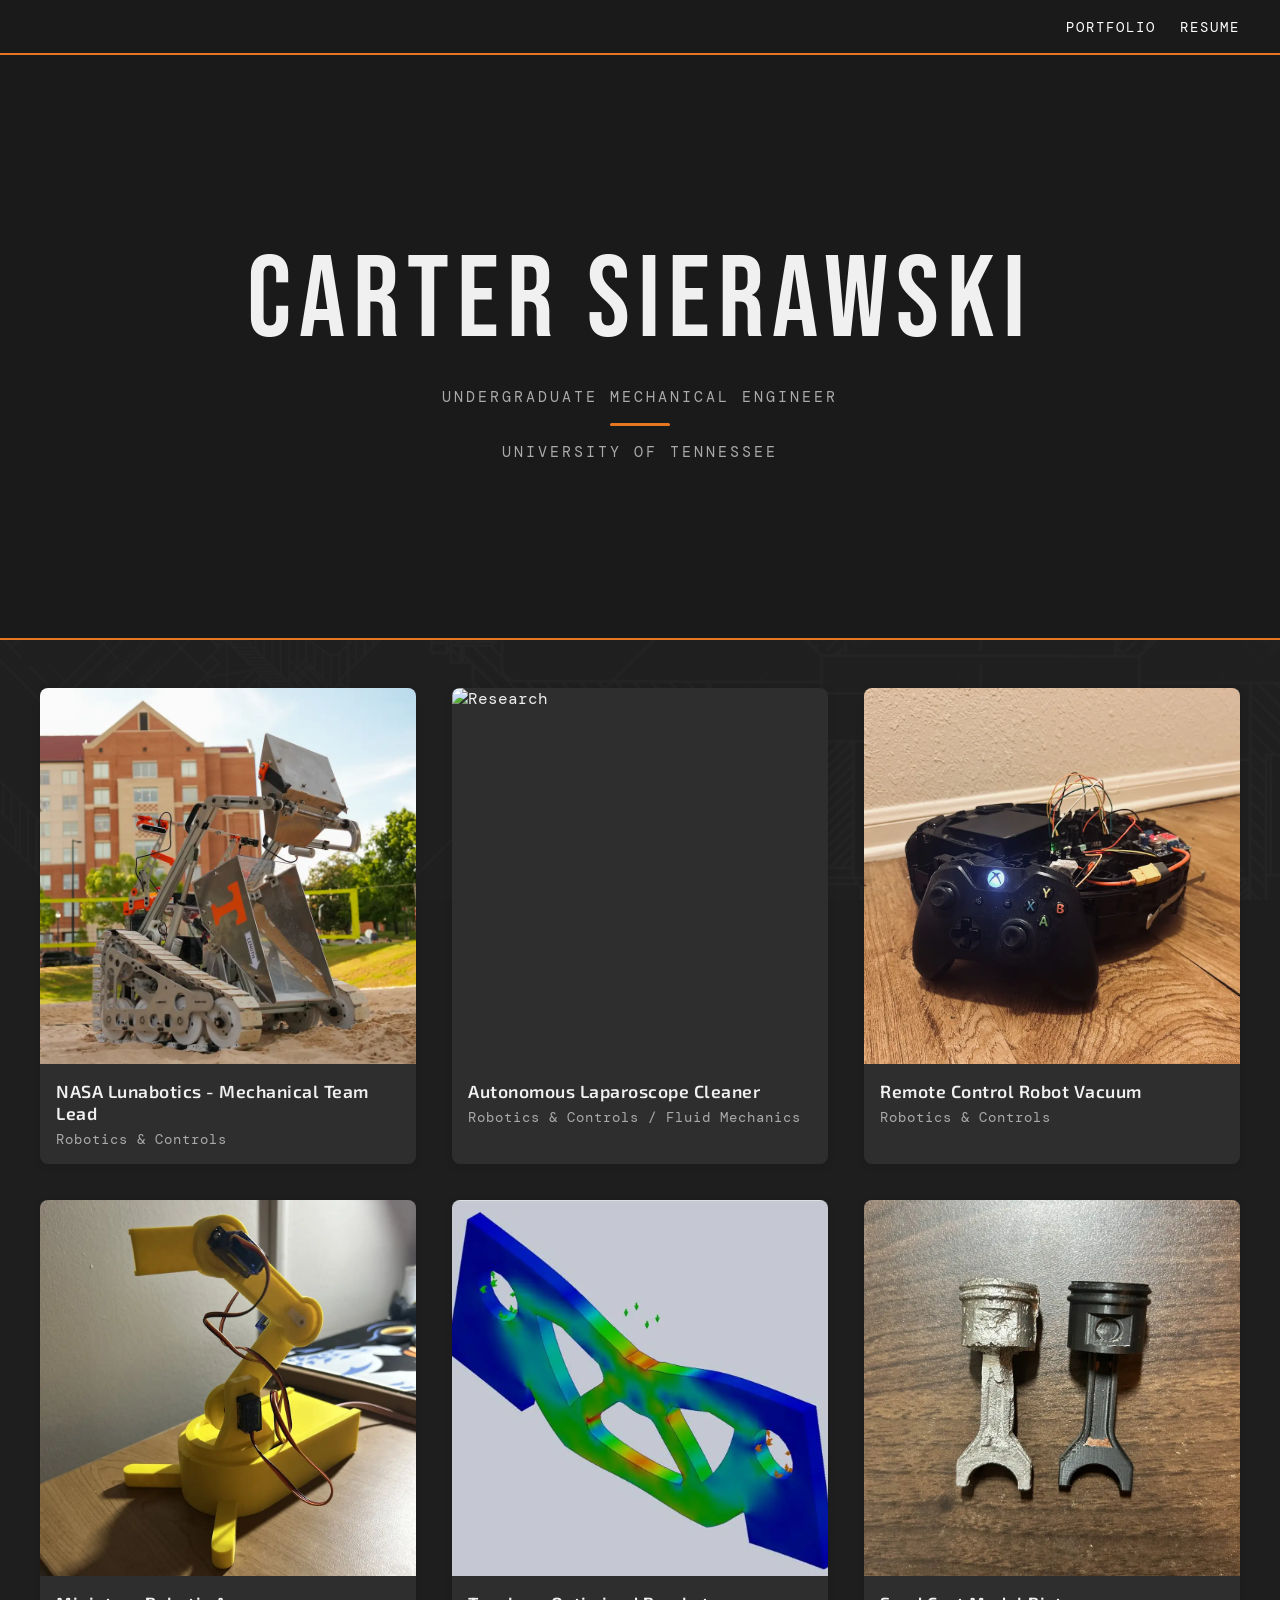
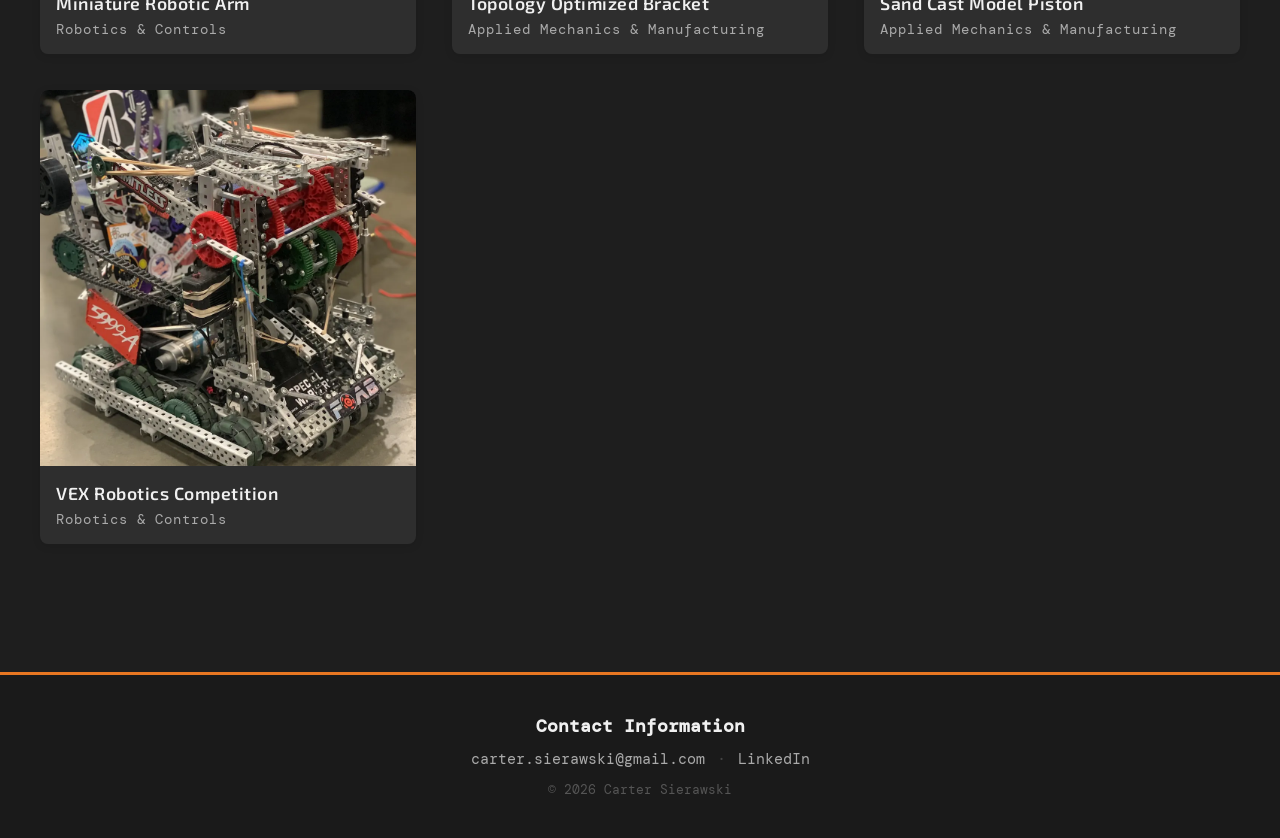
==== commit b426f568: "icon" ====
--- a/index.html
+++ b/index.html
@@ -4,6 +4,7 @@
     <meta charset="UTF-8">
     <meta name="viewport" content="width=device-width, initial-scale=1.0">
     <title>Carter Sierawski</title>
+    <link rel="icon" type="image/png" href="images/ut.png">
     <link rel="stylesheet" href="styles.css">
 </head>
 
--- a/styles.css
+++ b/styles.css
@@ -87,7 +87,7 @@
 /* HERO */
 
 .hero {
-    min-height: 50vh;
+    min-height: 65vh;
     display: flex;
     align-items: center;
     justify-content: center;
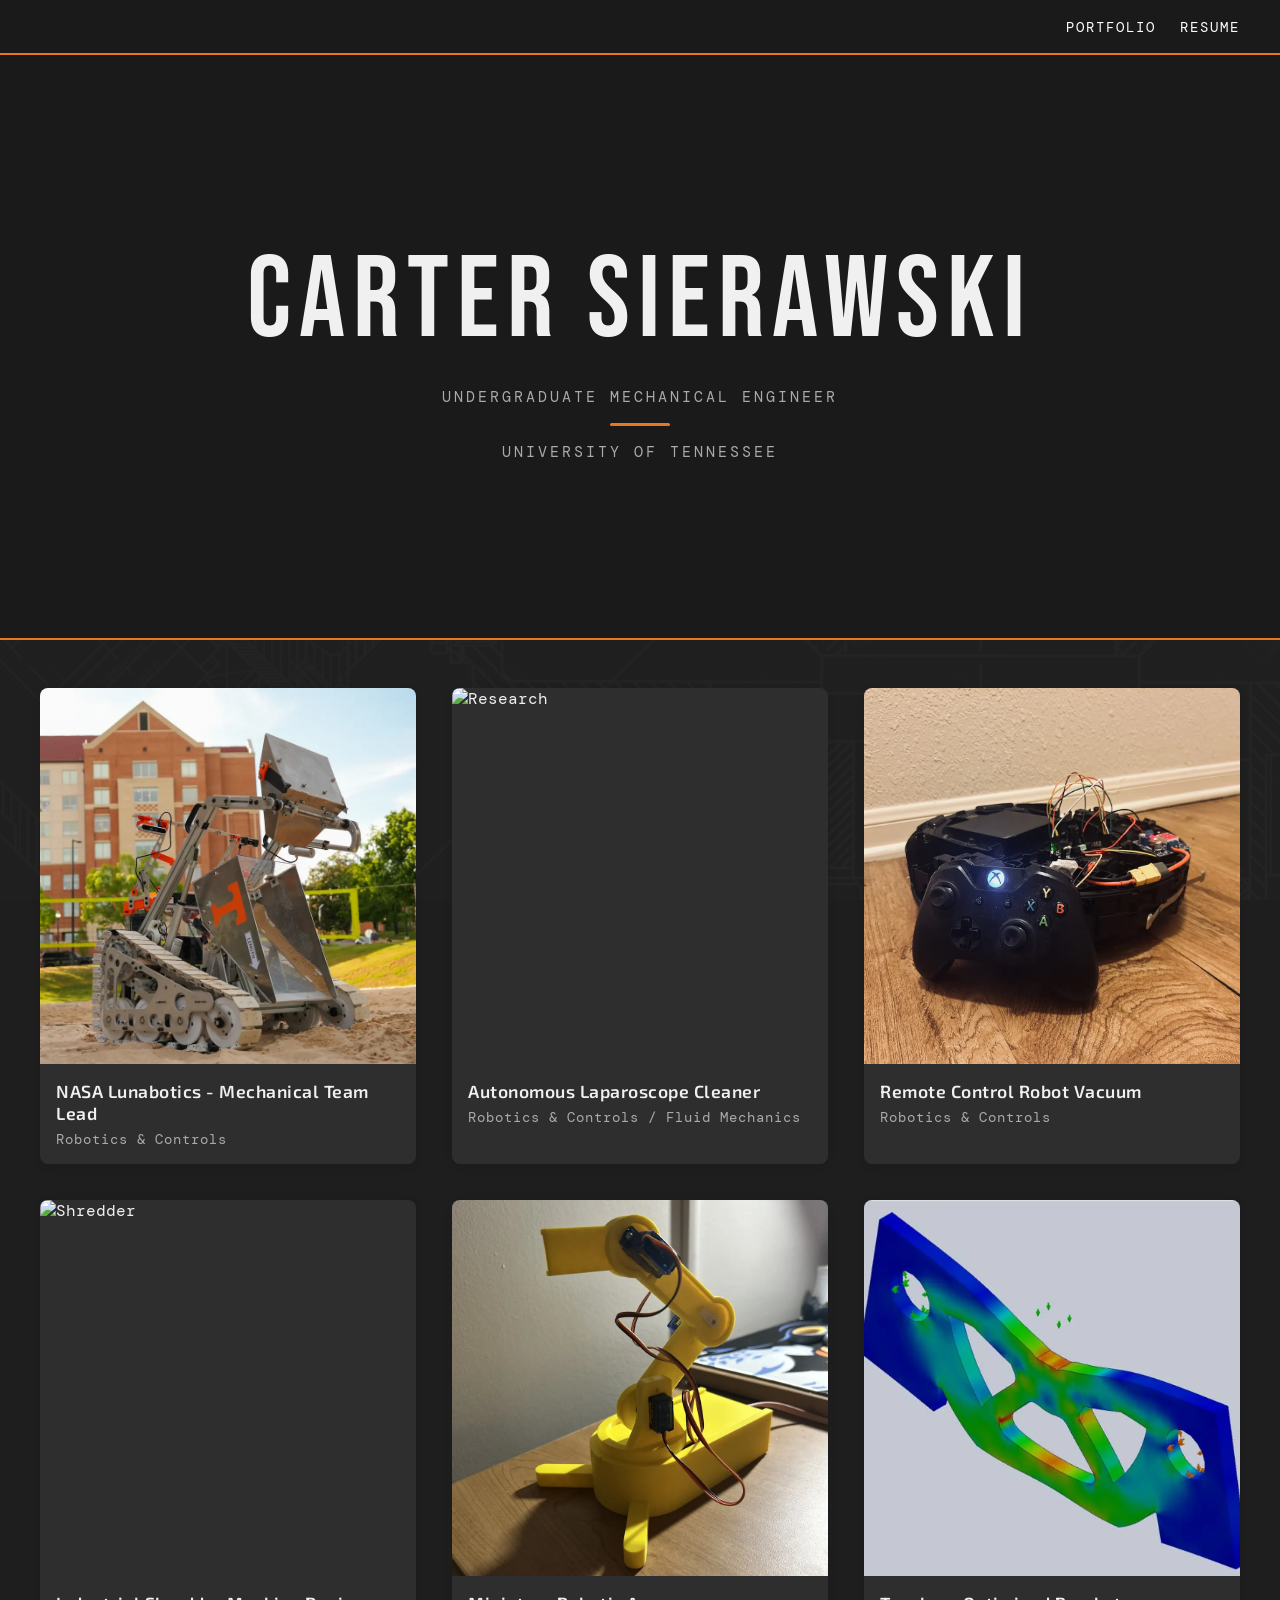
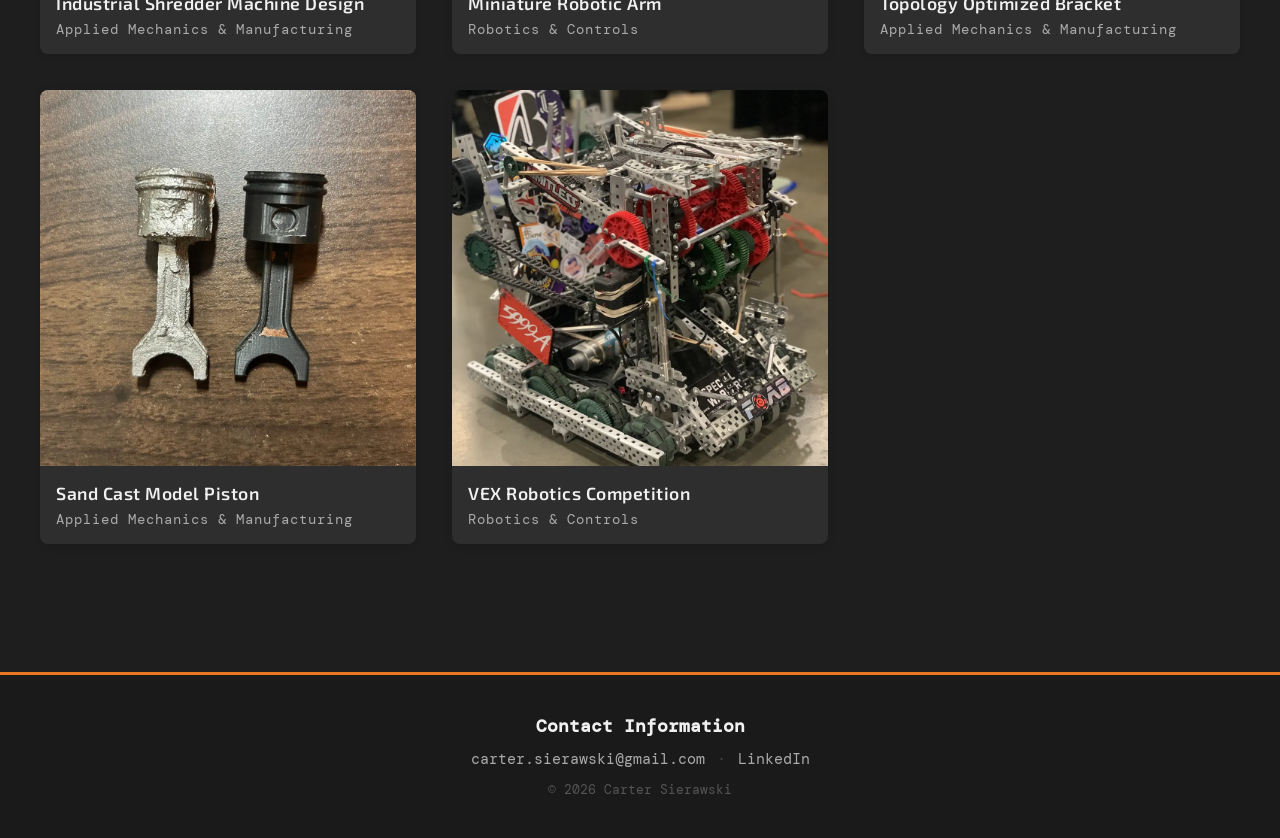
==== commit 1c238c1f: "updates" ====
--- a/index.html
+++ b/index.html
@@ -64,6 +64,16 @@
         </div>
 
         <div class="project-card">
+            <a href="projects/shredder.html">
+                <img src="images/shredder.webp" alt="Shredder">
+                <div class="card-info">
+                    <h3>Industrial Shredder Machine Design</h3>
+                    <p>Applied Mechanics & Manufacturing</p>
+                </div>
+            </a>
+        </div>
+
+        <div class="project-card">
             <a href="projects/robotarm.html">
                 <img src="images/roboarm.webp" alt="Robot Arm">
                 <div class="card-info">
